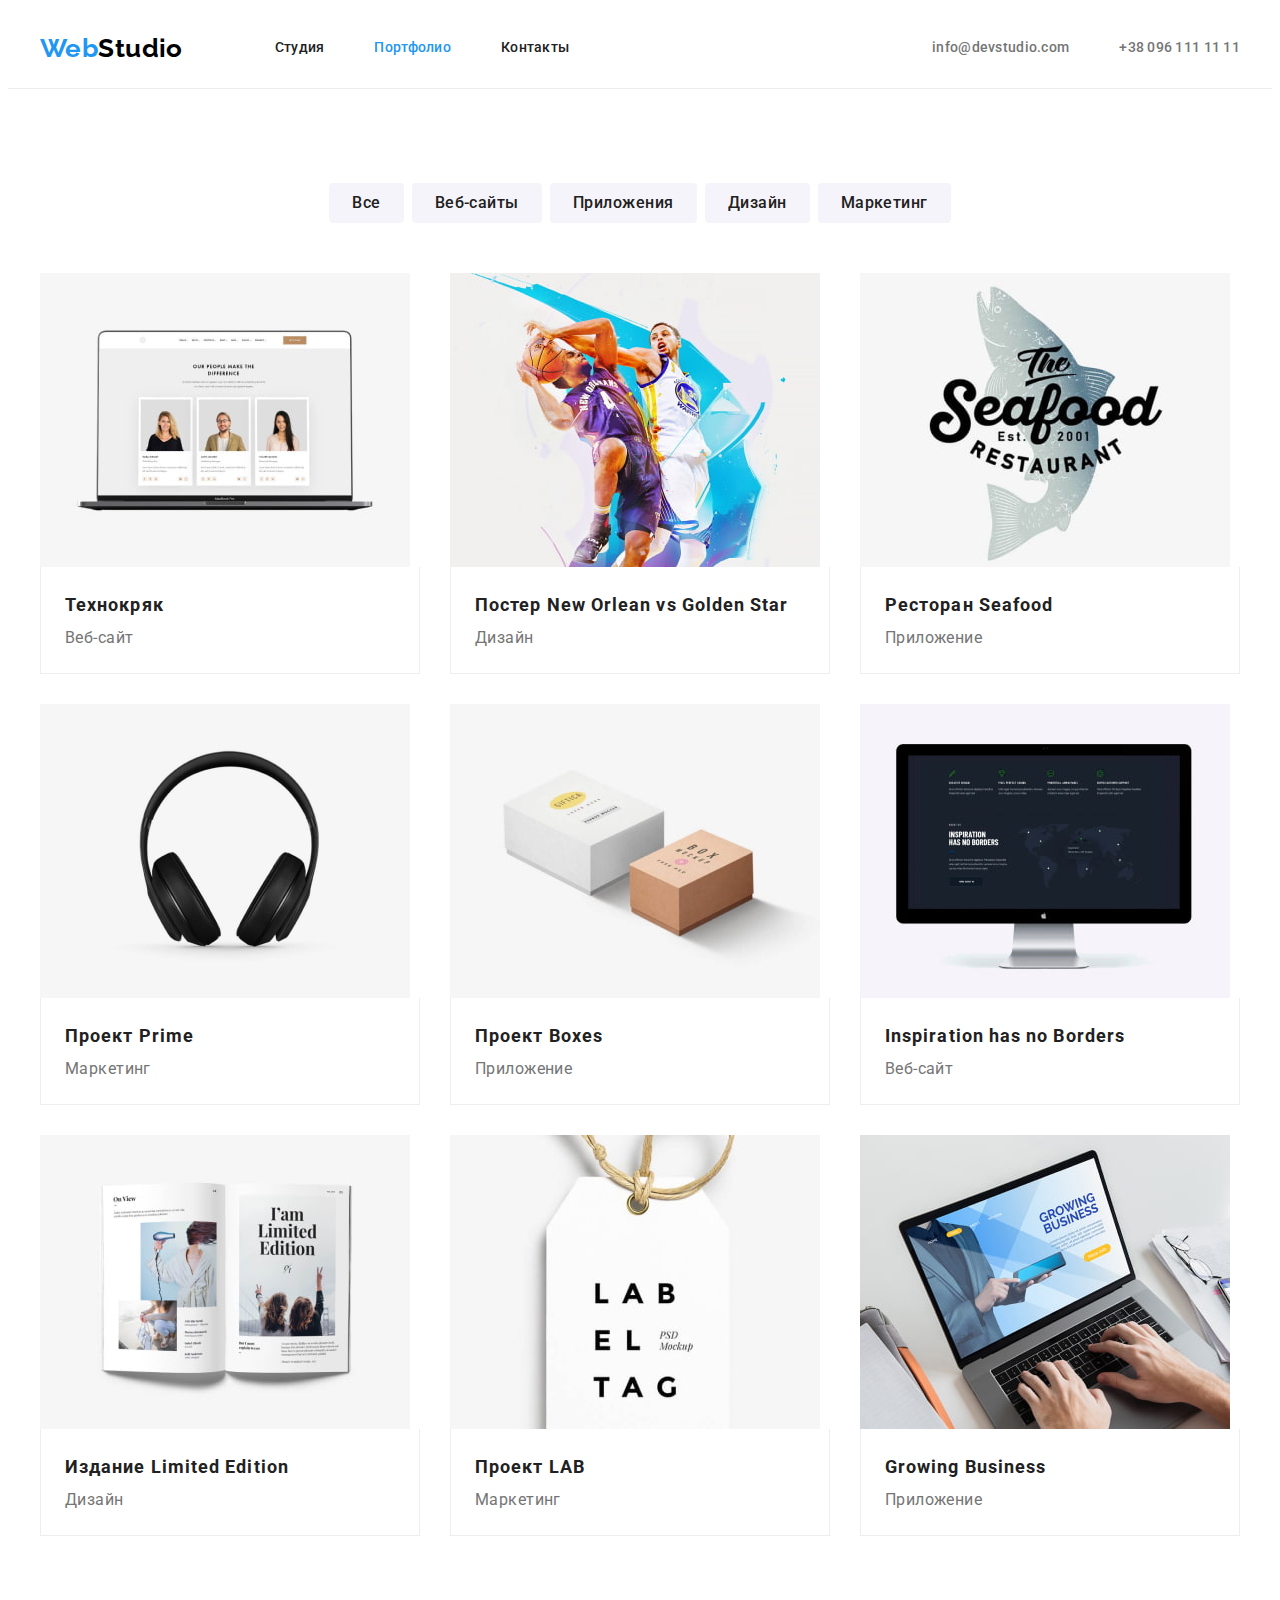
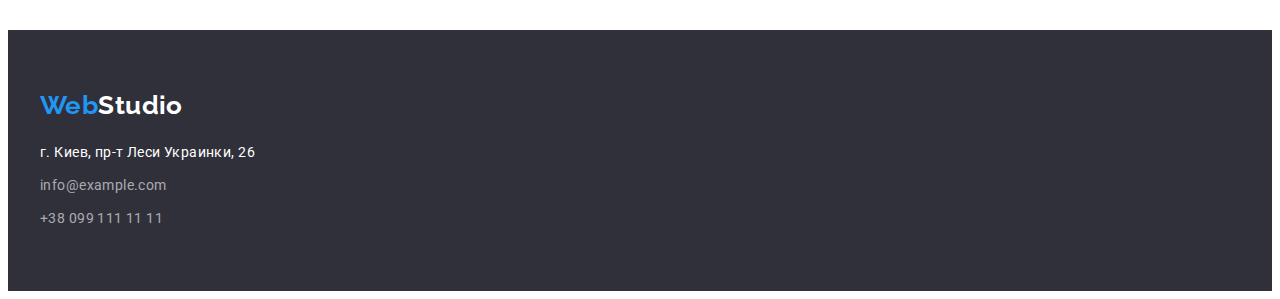
==== portfolio.html @ 890e347c "Переносить файли з попереднього репозиторію goit-markup-hw-03 та додає папку з іконками" ====
<!DOCTYPE html>
<html lang="ru">
<head>
    <meta charset="UTF-8">
    <meta http-equiv="X-UA-Compatible" content="IE=edge">
    <meta name="viewport" content="width=device-width, initial-scale=1.0">
    <title>Студія</title>
    <link rel="preconnect" href="https://fonts.googleapis.com">
    <link rel="preconnect" href="https://fonts.gstatic.com" crossorigin>
    <link href="https://fonts.googleapis.com/css2?family=Raleway:wght@700&family=Roboto:wght@400;500;700;900&display=swap" rel="stylesheet">
    <link 
        rel="stylesheet" 
        href="https://cdnjs.cloudflare.com/ajax/libs/modern-normalize/1.1.0/modern-normalize.min.css" 
        integrity="sha512-wpPYUAdjBVSE4KJnH1VR1HeZfpl1ub8YT/NKx4PuQ5NmX2tKuGu6U/JRp5y+Y8XG2tV+wKQpNHVUX03MfMFn9Q==" 
        crossorigin="anonymous" 
        referrerpolicy="no-referrer" 
    />
    <link rel="stylesheet" href="./css/styles.css">
</head>
<body>
    <!-- Шапка -->
    <header class="page-header">
        <div class="container">
            <nav class="main-nav">
                <!-- Логотип -->
                <a href="./index.html" class="logo link"><span class="begin">Web</span><span class="end">Studio</span></a>

                <!-- Меню -->
                <ul class="site-nav list">
                    <li class="site-nav-item"><a href="./index.html" class="link">Студия</a></li>
                    <li class="site-nav-item"><a href="./portfolio.html" class="link current">Портфолио</a></li>
                    <li class="site-nav-item"><a href="" class="link">Контакты</a></li>
                </ul>
            </nav>

            <!-- Контакты -->
            <ul class="auth-nav list">
                <li class="auth-nav-item"><a href="mailto:info@devstudio.com" class="link">info@devstudio.com</a></li>
                <li class="auth-nav-item"><a href="tel:+380961111111" class="link">+38 096 111 11 11</a></li>
            </ul>
        </div>
    </header>
    
    <main>
        <!-- Портфолио -->
        <section class="section portfolio">
            <div class="container">
                <!-- Скрытый заголовок -->
                <h1 class="visually-hidden" tabindex="-1">Портфолио</h1>
                <!-- Фильтр -->
                <ul class="filter-list list">
                    <li class="filter-list-item"><button class="filter-list-btn" type="button">Все</button></li>
                    <li class="filter-list-item"><button class="filter-list-btn" type="button">Веб-сайты</button></li>
                    <li class="filter-list-item"><button class="filter-list-btn" type="button">Приложения</button></li>
                    <li class="filter-list-item"><button class="filter-list-btn" type="button">Дизайн</button></li>
                    <li class="filter-list-item"><button class="filter-list-btn" type="button">Маркетинг</button></li>
                </ul>
                <!-- Проекты -->
                <ul class="projects-list list">
                    <li class="projects-list-item">
                        <img src="./images/portfolio/technoquack-site.jpg" alt="Ноутбук" width="370">
                        <div class="projects-list-box">
                            <h2 class="projects-list-title">Технокряк</h2>
                            <p class="projects-list-text">Веб-сайт</p>
                        </div>
                    </li>
                    <li class="projects-list-item">
                        <img src="./images/portfolio/poster-design.jpg" alt="Постер с баскетболистами" width="370">
                        <div class="projects-list-box">
                            <h2 class="projects-list-title">Постер New Orlean vs Golden Star</h2>
                            <p class="projects-list-text">Дизайн</p>
                        </div>
                    </li>
                    <li class="projects-list-item">
                        <img src="./images/portfolio/restaurant-app.jpg" alt="Логотип ресторана" width="370">
                        <div class="projects-list-box">
                            <h2 class="projects-list-title">Ресторан Seafood</h2>
                            <p class="projects-list-text">Приложение</p>
                        </div>
                    </li>
                    <li class="projects-list-item">
                        <img src="./images/portfolio/prime-marketing.jpg" alt="Наушники" width="370">
                        <div class="projects-list-box">
                            <h2 class="projects-list-title">Проект Prime</h2>
                            <p class="projects-list-text">Маркетинг</p>
                        </div>
                    </li>
                    <li class="projects-list-item">
                        <img src="./images/portfolio/boxes-app.jpg" alt="Две коробки" width="370">
                        <div class="projects-list-box">
                            <h2 class="projects-list-title">Проект Boxes</h2>
                            <p class="projects-list-text">Приложение</p>
                        </div>
                    </li>
                    <li class="projects-list-item">
                        <img src="./images/portfolio/inspiration-site.jpg" alt="Монитор" width="370">
                        <div class="projects-list-box">
                            <h2 class="projects-list-title" lang="en">Inspiration has no Borders</h2>
                            <p class="projects-list-text">Веб-сайт</p>
                        </div>
                    </li>
                    <l class="projects-list-item"i>
                        <img src="./images/portfolio/ed-design.jpg" alt="Книга" width="370">
                        <div class="projects-list-box">
                            <h2 class="projects-list-title">Издание Limited Edition</h2>
                            <p class="projects-list-text">Дизайн</p>
                        </div>
                    </l>
                    <li class="projects-list-item">
                        <img src="./images/portfolio/lab-marketing.jpg" alt="Бирка" width="370">
                        <div class="projects-list-box">
                            <h2 class="projects-list-title">Проект LAB</h2>
                            <p class="projects-list-text">Маркетинг</p>
                        </div>
                    </li>
                    <li class="projects-list-item">
                        <img src="./images/portfolio/growing-business-app.jpg" alt="Работа с ноутбуком" width="370">
                        <div class="projects-list-box">
                            <h2 class="projects-list-title" lang="en">Growing Business</h2>
                            <p class="projects-list-text">Приложение</p>
                        </div>
                    </li>
                </ul>
            </div>
        </section>
    </main>

    <!-- Подвал -->
    <footer class="footer">
        <div class="container">
            <a href="./index.html" class="logo link">
                <span class="begin">Web</span><span class="end">Studio</span>
            </a>
            <address>
                <ul class="address-list list">
                    <li class="address-list-item">
                        <a 
                            href="https://goo.gl/maps/rt93yuFwvWHYuNVY6" 
                            class="address link" 
                            target="_blank" 
                            rel="noreferrer noopener">
                            г. Киев, пр-т Леси Украинки, 26
                        </a>
                    </li>
                    <li class="address-list-item">
                        <a href="mailto:info@example.com" class="link">info@example.com</a>
                    </li>
                    <li class="address-list-item">
                        <a href="tel:+380991111111" class="link">+38 099 111 11 11</a>
                    </li>
                </ul>
            </address>
        </div>
    </footer>
 </body>
</html>
---- css/styles.css ----
:root {
  --main-text-color: #212121;
  --secondary-text-color: #757575;
  --white-text-color: #ffffff;
  --primary-bg-color: #ffffff;
  --accent-color: #2196f3;
}

p,
h1,
h2,
h3,
h4,
h5,
h6 {
  margin: 0;
}

button {
  cursor: pointer;
}

img {
  display: block;
  max-width: 100%;
  height: auto;
}

body {
  font-family: 'Roboto', sans-serif;
  color: var(--main-text-color);
  font-size: 14px;
  line-height: 1.14;
  letter-spacing: 0.03em;
  background-color: var(--primary-bg-color);
}

.list {
  margin: 0;
  padding: 0;
  list-style: none;
}

.link {
  color: currentColor;
  text-decoration: none;
}

.visually-hidden {
  position: absolute;
  white-space: nowrap;
  width: 1px;
  height: 1px;
  overflow: hidden;
  border: 0;
  padding: 0;
  clip: rect(0 0 0 0);
  clip-path: inset(50%);
  margin: -1px;
}

.container {
  width: 1200px;
  padding-left: 15px;
  padding-right: 15px;
  margin: 0 auto;
}

/* --------------------HEADER-------------------- */
.page-header {
  padding-top: 20px;
  padding-bottom: 20px;
  border-bottom: 1px solid #ececec;
}

.page-header .container {
  display: flex;
  align-items: center;
  justify-content: space-between;
}

.site-nav {
  display: flex;
}


/* logo */
.logo {
  font-family: 'Raleway', sans-serif;
  font-weight: 700;
  font-size: 26px;
  line-height: 1.19;
}

.logo .begin {
  color: var(--accent-color);
}

.logo .end {
  color: #000000;
}

/* site-nav */
.main-nav {
  display: flex;
  align-items: center;
}

.site-nav {
  margin-left: 92px;
}

.site-nav-item:not(:last-child) {
  margin-right: 50px;
}

.site-nav .link {
  display: block;
  padding-top: 12px;
  padding-bottom: 12px;

  font-weight: 500;
  letter-spacing: 0.02em;
}

.site-nav .link.current,
.site-nav .link:hover,
.site-nav .link:focus {
  color: var(--accent-color);
}

/* auth-nav */
.auth-nav {
  display: flex;
}

.auth-nav-item + .auth-nav-item {
  margin-left: 50px;
}

.auth-nav .link {
  padding-top: 12px;
  padding-bottom: 12px;

  font-weight: 500;
  letter-spacing: 0.02em;
  color: var(--secondary-text-color);
}

.auth-nav .link:hover,
.auth-nav .link:focus {
  color: var(--accent-color);
}

/* --------------------MAIN-------------------- */

/* Герой */

.hero {
  background-color: #2f303a;
  padding-top: 200px;
  padding-bottom: 200px;

  text-align: center;
}

.hero-title {
  max-width: 696px;
  margin-left: auto;
  margin-right: auto;
  margin-bottom: 30px;

  font-weight: 900;
  font-size: 44px;
  line-height: 1.36;
  letter-spacing: 0.06em;
  text-transform: uppercase;
  color: var(--white-text-color);
}

.hero-btn {
  display: inline-block;
  min-width: 200px;
  padding: 10px 32px;
  border-radius: 4px;
  border: 1px solid transparent;

  font-family: inherit;
  font-weight: 700;
  font-size: 16px;
  line-height: 1.88;
  letter-spacing: 0.06em;
  text-align: center;
  color: var(--white-text-color);
  background: var(--accent-color);
}

.hero-btn:hover,
.hero-btn:focus {
  background: #188ce8;
}

/* Секции */
.section {
  padding-top: 94px;
  padding-bottom: 94px;  
}

.section-title {
  margin-bottom: 50px;

  font-size: 36px;
  line-height: 1.17;
  text-align: center;
}

/* Особенности */
.feature-list {
  display: flex;
}

.feature-list-item {
  width: calc((100% - 3*30px)/4);
  margin-right: 30px;
}

.feature-list-item:last-child {
  margin-right: 0;
}

.feature-list-title {
  margin-bottom: 10px;

  font-size: 14px;
  text-transform: uppercase;
}

.feature-list-text {
  line-height: 1.71;
  color: var(--secondary-text-color);
}

/* Чем мы занимаемся */
.section.work {
  padding-top: 0;
}

.work-list  {
  display: flex;
}

.work-list-item {
  width: calc((100% - 2*30px)/3);
  margin-right: 30px;
}

.work-list-item:last-child {
  margin-right: 0;
}

/* Наша команда */
.team {
  background-color: #f5f4fa;
}

.team-list {
  display: flex;
}

.team-list-item {
  width: calc((100% - 3*30px)/4);
  margin-right: 30px;

  background-color: #ffffff;

  border-radius: 0px 0px 4px 4px;
  box-shadow: 0px 1px 3px rgba(0, 0, 0, 0.12), 
              0px 1px 1px rgba(0, 0, 0, 0.14), 
              0px 2px 1px rgba(0, 0, 0, 0.2);
  }

.team-list-item:last-child {
  margin-right: 0;
}

.team-list-box {
  padding-top: 30px;
  padding-bottom: 30px;
}

.team-list-title {
  font-weight: 500;
  font-size: 16px;
  line-height: 1.5;
  text-align: center;
}

.team-list-text {
  font-size: 16px;
  line-height: 1.5;
  text-align: center;
  color: var(--secondary-text-color);
}

/* --------------------FOOTER-------------------- */

.footer {
  padding-top: 60px;
  padding-bottom: 60px;

  background-color: #2f303a;
}

.footer .logo {
  display: inline-block;
  margin-bottom: 20px;
}

.footer .logo .end {
  color: var(--white-text-color);
}

.address-list-item:not(:last-child) {
  margin-bottom: 9px;
}

.address-list .address.link {
  color: var(--white-text-color);
}

.address-list .link {
  font-style: normal;
  line-height: 1.71;
  color: rgba(255, 255, 255, 0.6);
}

.address-list .address.link:hover,
.address-list .address.link:focus,
.address-list .link:hover,
.address-list .link:focus {
  color: var(--accent-color);
}

/* --------------------PORTFOLIO-------------------- */

.filter-list {
  display: flex;
  justify-content: center;
  margin-bottom: 50px;
}

.filter-list-item:not(:last-child) {
  margin-right: 8px;
}

.filter-list-btn {
  display: inline-block;
  padding: 6px 22px;
  border-radius: 4px;
  border: 1px solid transparent;
  
  font-family: inherit;
  font-weight: 500;
  font-size: 16px;
  line-height: 1.62;
  letter-spacing: 0.03em;
  text-align: center;
  color: var(--main-text-color);
  background: #f5f4fa;
  /* filter: drop-shadow(0px 4px 4px rgba(0, 0, 0, 0.25)); */
}

.filter-list-btn:hover,
.filter-list-btn:focus {
  color: var(--white-text-color);
  background: var(--accent-color);
}

.projects-list {
  display: flex;
  flex-wrap: wrap;
}

.projects-list-item {
  width: calc((100% - 60px)/3);
  margin-right: 30px;
  margin-bottom: 30px;
}

.projects-list-item:nth-child(3n) {
  margin-right: 0;
}

.projects-list-item:nth-last-child(-n+3) {
  margin-bottom: 0;
}

.projects-list-box {
  padding: 20px 24px;
  border-right: 1px solid #eeeeee;
  border-bottom: 1px solid #eeeeee;
  border-left: 1px solid #eeeeee;
}

.projects-list-title {
  font-size: 18px;
  line-height: 2;
  letter-spacing: 0.06em;
}

.projects-list-text {
  font-size: 16px;
  line-height: 1.88;
  color: var(--secondary-text-color);
}
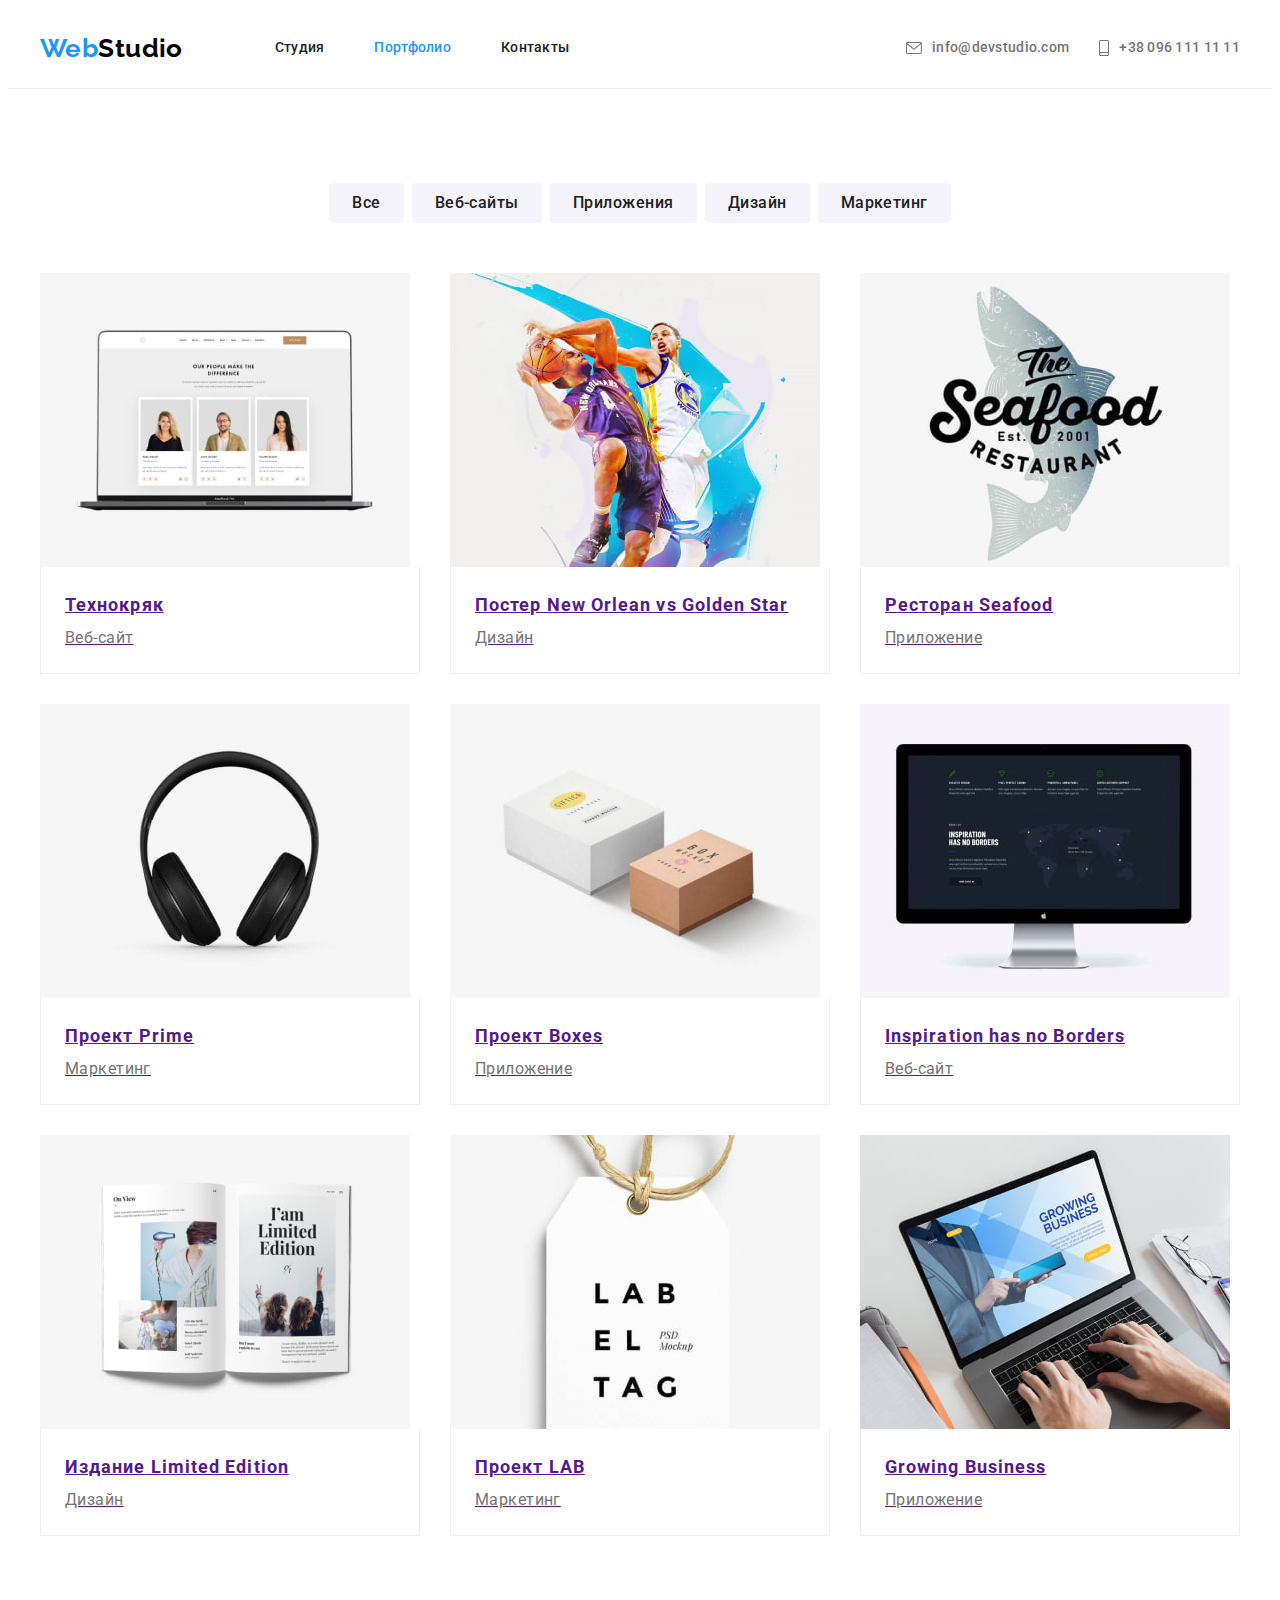
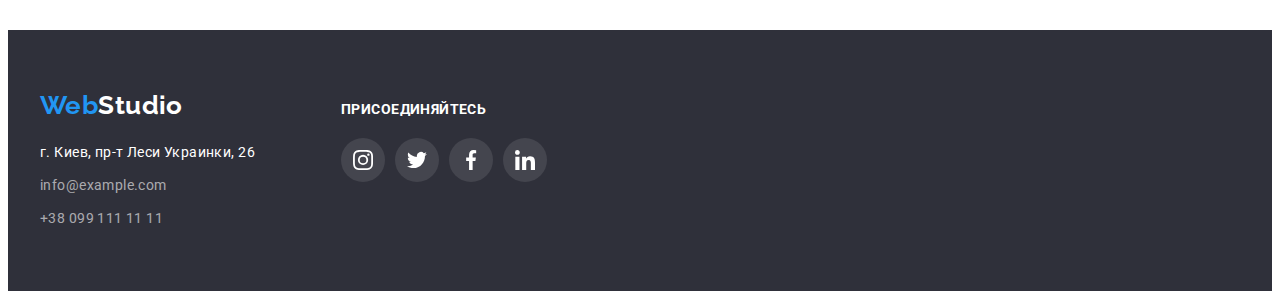
==== commit 7e0c5f06: "Додає оформлення іконок і декоративних ефектів сторінок макету" ====
--- a/portfolio.html
+++ b/portfolio.html
@@ -35,8 +35,22 @@
 
             <!-- Контакты -->
             <ul class="auth-nav list">
-                <li class="auth-nav-item"><a href="mailto:info@devstudio.com" class="link">info@devstudio.com</a></li>
-                <li class="auth-nav-item"><a href="tel:+380961111111" class="link">+38 096 111 11 11</a></li>
+                <li class="auth-nav-item">
+                    <a href="mailto:info@devstudio.com" class="link">
+                        <svg class="auth-nav-icon" width="16" height="12">
+                            <use href="./images/icons/icons.svg#icon-envelope"></use>
+                        </svg>
+                        info@devstudio.com
+                    </a>
+                </li>
+                <li class="auth-nav-item">
+                    <a href="tel:+380961111111" class="link">
+                        <svg class="auth-nav-icon" width="10" height="16">
+                            <use href="./images/icons/icons.svg#icon-smartphone"></use>
+                        </svg>
+                        +38 096 111 11 11
+                    </a>
+                </li>
             </ul>
         </div>
     </header>
@@ -58,67 +72,85 @@
                 <!-- Проекты -->
                 <ul class="projects-list list">
                     <li class="projects-list-item">
-                        <img src="./images/portfolio/technoquack-site.jpg" alt="Ноутбук" width="370">
-                        <div class="projects-list-box">
-                            <h2 class="projects-list-title">Технокряк</h2>
-                            <p class="projects-list-text">Веб-сайт</p>
-                        </div>
-                    </li>
-                    <li class="projects-list-item">
-                        <img src="./images/portfolio/poster-design.jpg" alt="Постер с баскетболистами" width="370">
-                        <div class="projects-list-box">
-                            <h2 class="projects-list-title">Постер New Orlean vs Golden Star</h2>
-                            <p class="projects-list-text">Дизайн</p>
-                        </div>
-                    </li>
-                    <li class="projects-list-item">
-                        <img src="./images/portfolio/restaurant-app.jpg" alt="Логотип ресторана" width="370">
-                        <div class="projects-list-box">
-                            <h2 class="projects-list-title">Ресторан Seafood</h2>
-                            <p class="projects-list-text">Приложение</p>
-                        </div>
-                    </li>
-                    <li class="projects-list-item">
-                        <img src="./images/portfolio/prime-marketing.jpg" alt="Наушники" width="370">
-                        <div class="projects-list-box">
-                            <h2 class="projects-list-title">Проект Prime</h2>
-                            <p class="projects-list-text">Маркетинг</p>
-                        </div>
-                    </li>
-                    <li class="projects-list-item">
-                        <img src="./images/portfolio/boxes-app.jpg" alt="Две коробки" width="370">
-                        <div class="projects-list-box">
-                            <h2 class="projects-list-title">Проект Boxes</h2>
-                            <p class="projects-list-text">Приложение</p>
-                        </div>
-                    </li>
-                    <li class="projects-list-item">
-                        <img src="./images/portfolio/inspiration-site.jpg" alt="Монитор" width="370">
-                        <div class="projects-list-box">
-                            <h2 class="projects-list-title" lang="en">Inspiration has no Borders</h2>
-                            <p class="projects-list-text">Веб-сайт</p>
-                        </div>
-                    </li>
-                    <l class="projects-list-item"i>
-                        <img src="./images/portfolio/ed-design.jpg" alt="Книга" width="370">
-                        <div class="projects-list-box">
-                            <h2 class="projects-list-title">Издание Limited Edition</h2>
-                            <p class="projects-list-text">Дизайн</p>
-                        </div>
-                    </l>
-                    <li class="projects-list-item">
-                        <img src="./images/portfolio/lab-marketing.jpg" alt="Бирка" width="370">
-                        <div class="projects-list-box">
-                            <h2 class="projects-list-title">Проект LAB</h2>
-                            <p class="projects-list-text">Маркетинг</p>
-                        </div>
-                    </li>
-                    <li class="projects-list-item">
-                        <img src="./images/portfolio/growing-business-app.jpg" alt="Работа с ноутбуком" width="370">
-                        <div class="projects-list-box">
-                            <h2 class="projects-list-title" lang="en">Growing Business</h2>
-                            <p class="projects-list-text">Приложение</p>
-                        </div>
+                        <a href="" class="projects-list-link">
+                            <img src="./images/portfolio/technoquack-site.jpg" alt="Ноутбук" width="370">
+                            <div class="projects-list-box">
+                                <h2 class="projects-list-title">Технокряк</h2>
+                                <p class="projects-list-text">Веб-сайт</p>
+                            </div>
+                        </a>
+                    </li>
+                    <li class="projects-list-item">
+                        <a href="" class="projects-list-link">
+                            <img src="./images/portfolio/poster-design.jpg" alt="Постер с баскетболистами" width="370">
+                            <div class="projects-list-box">
+                                <h2 class="projects-list-title">Постер New Orlean vs Golden Star</h2>
+                                <p class="projects-list-text">Дизайн</p>
+                            </div>
+                        </a>
+                    </li>
+                    <li class="projects-list-item">
+                        <a href="" class="projects-list-link">
+                            <img src="./images/portfolio/restaurant-app.jpg" alt="Логотип ресторана" width="370">
+                            <div class="projects-list-box">
+                                <h2 class="projects-list-title">Ресторан Seafood</h2>
+                                <p class="projects-list-text">Приложение</p>
+                            </div>
+                        </a>
+                    </li>
+                    <li class="projects-list-item">
+                        <a href="" class="projects-list-link">
+                            <img src="./images/portfolio/prime-marketing.jpg" alt="Наушники" width="370">
+                            <div class="projects-list-box">
+                                <h2 class="projects-list-title">Проект Prime</h2>
+                                <p class="projects-list-text">Маркетинг</p>
+                            </div>
+                        </a>
+                    </li>
+                    <li class="projects-list-item">
+                        <a href="" class="projects-list-link">
+                            <img src="./images/portfolio/boxes-app.jpg" alt="Две коробки" width="370">
+                            <div class="projects-list-box">
+                                <h2 class="projects-list-title">Проект Boxes</h2>
+                                <p class="projects-list-text">Приложение</p>
+                            </div>
+                        </a>
+                    </li>
+                    <li class="projects-list-item">
+                        <a href="" class="projects-list-link">
+                            <img src="./images/portfolio/inspiration-site.jpg" alt="Монитор" width="370">
+                            <div class="projects-list-box">
+                                <h2 class="projects-list-title" lang="en">Inspiration has no Borders</h2>
+                                <p class="projects-list-text">Веб-сайт</p>
+                            </div>
+                        </a>
+                    </li>
+                    <li class="projects-list-item">
+                        <a href="" class="projects-list-link">
+                            <img src="./images/portfolio/ed-design.jpg" alt="Книга" width="370">
+                            <div class="projects-list-box">
+                                <h2 class="projects-list-title">Издание Limited Edition</h2>
+                                <p class="projects-list-text">Дизайн</p>
+                            </div>
+                        </a>
+                    </li>
+                    <li class="projects-list-item">
+                        <a href="" class="projects-list-link">
+                            <img src="./images/portfolio/lab-marketing.jpg" alt="Бирка" width="370">
+                            <div class="projects-list-box">
+                                <h2 class="projects-list-title">Проект LAB</h2>
+                                <p class="projects-list-text">Маркетинг</p>
+                            </div>
+                        </a>
+                    </li>
+                    <li class="projects-list-item">
+                        <a href="" class="projects-list-link">
+                            <img src="./images/portfolio/growing-business-app.jpg" alt="Работа с ноутбуком" width="370">
+                            <div class="projects-list-box">
+                                <h2 class="projects-list-title" lang="en">Growing Business</h2>
+                                <p class="projects-list-text">Приложение</p>
+                            </div>
+                        </a>
                     </li>
                 </ul>
             </div>
@@ -128,28 +160,63 @@
     <!-- Подвал -->
     <footer class="footer">
         <div class="container">
-            <a href="./index.html" class="logo link">
-                <span class="begin">Web</span><span class="end">Studio</span>
-            </a>
-            <address>
-                <ul class="address-list list">
-                    <li class="address-list-item">
-                        <a 
-                            href="https://goo.gl/maps/rt93yuFwvWHYuNVY6" 
-                            class="address link" 
-                            target="_blank" 
-                            rel="noreferrer noopener">
-                            г. Киев, пр-т Леси Украинки, 26
-                        </a>
-                    </li>
-                    <li class="address-list-item">
-                        <a href="mailto:info@example.com" class="link">info@example.com</a>
-                    </li>
-                    <li class="address-list-item">
-                        <a href="tel:+380991111111" class="link">+38 099 111 11 11</a>
-                    </li>
-                </ul>
-            </address>
+            <div class="footer-address">
+                <a href="./index.html" class="logo link">
+                    <span class="begin">Web</span><span class="end">Studio</span>
+                </a>
+                <address>
+                    <ul class="address-list list">
+                        <li class="address-list-item">
+                            <a 
+                                href="https://goo.gl/maps/rt93yuFwvWHYuNVY6" 
+                                class="address link" 
+                                target="_blank" 
+                                rel="noreferrer noopener">
+                                г. Киев, пр-т Леси Украинки, 26
+                            </a>
+                        </li>
+                        <li class="address-list-item">
+                            <a href="mailto:info@example.com" class="link">info@example.com</a>
+                        </li>
+                        <li class="address-list-item">
+                            <a href="tel:+380991111111" class="link">+38 099 111 11 11</a>
+                        </li>
+                    </ul>
+                </address>
+            </div>
+            <div class="footer-soc">
+                <h2 class="footer-soc-title">присоединяйтесь</h2>
+                <ul class="footer-soc-list list">
+                    <li class="footer-soc-item">
+                        <a href="" class="footer-soc-link">
+                            <svg class="footer-soc-icon" width="20" height="20">
+                                <use href="./images/icons/icons.svg#icon-instagram"></use>
+                            </svg>
+                        </a>
+                    </li>
+                    <li class="footer-soc-item">
+                        <a href="" class="footer-soc-link">
+                            <svg class="footer-soc-icon" width="20" height="20">
+                                <use href="./images/icons/icons.svg#icon-twitter"></use>
+                            </svg>
+                        </a>
+                    </li>
+                    <li class="footer-soc-item">
+                        <a href="" class="footer-soc-link">
+                            <svg class="footer-soc-icon" width="20" height="20">
+                                <use href="./images/icons/icons.svg#icon-facebook"></use>
+                            </svg>
+                        </a>
+                    </li>
+                    <li class="footer-soc-item">
+                        <a href="" class="footer-soc-link">
+                            <svg class="footer-soc-icon" width="20" height="20">
+                                <use href="./images/icons/icons.svg#icon-linkedin"></use>
+                            </svg>
+                        </a>
+                    </li>
+                </ul>
+            </div>
         </div>
     </footer>
  </body>
--- a/css/styles.css
+++ b/css/styles.css
@@ -4,6 +4,7 @@
   --white-text-color: #ffffff;
   --primary-bg-color: #ffffff;
   --accent-color: #2196f3;
+  --icon-color: #AFB1B8;
 }
 
 p,
@@ -135,10 +136,12 @@
 }
 
 .auth-nav-item + .auth-nav-item {
-  margin-left: 50px;
+  margin-left: 30px;
 }
 
 .auth-nav .link {
+  display: flex;
+  align-items: center;
   padding-top: 12px;
   padding-bottom: 12px;
 
@@ -147,6 +150,11 @@
   color: var(--secondary-text-color);
 }
 
+.auth-nav-icon {
+  fill: currentColor;
+  margin-right: 10px;
+}
+
 .auth-nav .link:hover,
 .auth-nav .link:focus {
   color: var(--accent-color);
@@ -158,6 +166,11 @@
 
 .hero {
   background-color: #2f303a;
+  background-image: linear-gradient(#2F303A66, #2F303A66), 
+                    url(../images/Hero-bg.jpg);
+  background-repeat: no-repeat;
+  background-position: center;
+  background-size: auto;
   padding-top: 200px;
   padding-bottom: 200px;
 
@@ -228,6 +241,15 @@
   margin-right: 0;
 }
 
+.feature-list-icon-box {
+  width: 270px;
+  height: 120px;
+  margin-bottom: 30px;
+  padding: 25px 100px;
+
+  background-color: #F5F4FA;
+}
+
 .feature-list-title {
   margin-bottom: 10px;
 
@@ -302,6 +324,81 @@
   color: var(--secondary-text-color);
 }
 
+.soc-list {
+  display: flex;
+  justify-content: center;
+  margin-top: 16px;
+}
+
+.soc-list-item {
+  width: 44px;
+  height: 44px;
+  margin-right: 10px;
+}
+
+.soc-list-item:last-child {
+  margin-right: 0;
+}
+
+.soc-list-link {
+  display: flex;
+  align-items: center;
+  justify-content: center;
+  width: 100%;
+  height: 100%;
+  border-radius: 50%;
+  background-color: var(--primary-bg-color);
+  color: var(--icon-color);
+}
+
+.soc-list-icon {
+  fill: currentColor;
+}
+
+.soc-list-link:hover,
+.soc-list-link:focus {
+  background-color: var(--accent-color);
+  color: var(--white-text-color);
+}
+
+/* Клиенты */
+
+.client-list {
+  display: flex;
+}
+
+.client-list-item {
+  /* width: calc((100% - 5*30px)/6); */
+  width: 170px;
+  height: 92px;
+  margin-right: 30px;
+}
+
+.team-list-item:last-child {
+  margin-right: 0;
+}
+
+.client-list-link {
+  display: flex;
+  align-items: center;
+  justify-content: center;
+  width: 100%;
+  height: 100%;
+  border: 1px solid var(--icon-color);
+  border-radius: 4px;
+  color: var(--icon-color);
+}
+
+.client-list-icon {
+  fill: currentColor;
+}
+
+.client-list-link:hover,
+.client-list-link:focus {
+  border-color: var(--accent-color);
+  color: var(--accent-color);
+}
+
 /* --------------------FOOTER-------------------- */
 
 .footer {
@@ -309,6 +406,10 @@
   padding-bottom: 60px;
 
   background-color: #2f303a;
+}
+
+.footer .container {
+  display: flex;
 }
 
 .footer .logo {
@@ -339,6 +440,54 @@
 .address-list .link:hover,
 .address-list .link:focus {
   color: var(--accent-color);
+}
+
+.footer-soc {
+  margin-left: 86px;
+  padding-top: 12px;
+}
+
+.footer-soc-title {
+  font-size: 14px;
+  line-height: 1.14;
+  text-transform: uppercase;
+  color: var(--white-text-color);
+}
+
+.footer-soc-list {
+  display: flex;
+  margin-top: 20px;
+}
+
+.footer-soc-item {
+  width: 44px;
+  height: 44px;
+  margin-right: 10px;
+}
+
+.footer-soc-item:last-child {
+  margin-right: 0;
+}
+
+.footer-soc-link {
+  display: flex;
+  align-items: center;
+  justify-content: center;
+  width: 100%;
+  height: 100%;
+  border-radius: 50%;
+  background-color: #ffffff1a;
+  color: var(--white-text-color);
+}
+
+.footer-soc-icon {
+  fill: currentColor;
+}
+
+.footer-soc-link:hover,
+.footer-soc-link:focus {
+  background-color: var(--accent-color);
+  box-shadow: 0px 4px 4px rgba(0, 0, 0, 0.25);
 }
 
 /* --------------------PORTFOLIO-------------------- */
@@ -367,13 +516,13 @@
   text-align: center;
   color: var(--main-text-color);
   background: #f5f4fa;
-  /* filter: drop-shadow(0px 4px 4px rgba(0, 0, 0, 0.25)); */
-}
+ }
 
 .filter-list-btn:hover,
 .filter-list-btn:focus {
   color: var(--white-text-color);
   background: var(--accent-color);
+  box-shadow: 0px 4px 4px rgba(0, 0, 0, 0.25);
 }
 
 .projects-list {
@@ -393,6 +542,15 @@
 
 .projects-list-item:nth-last-child(-n+3) {
   margin-bottom: 0;
+}
+
+.projects-list-link {
+  display: block;
+}
+
+.projects-list-link:hover,
+.projects-list-link:focus {
+  box-shadow: 0px 4px 4px rgba(0, 0, 0, 0.25);
 }
 
 .projects-list-box {
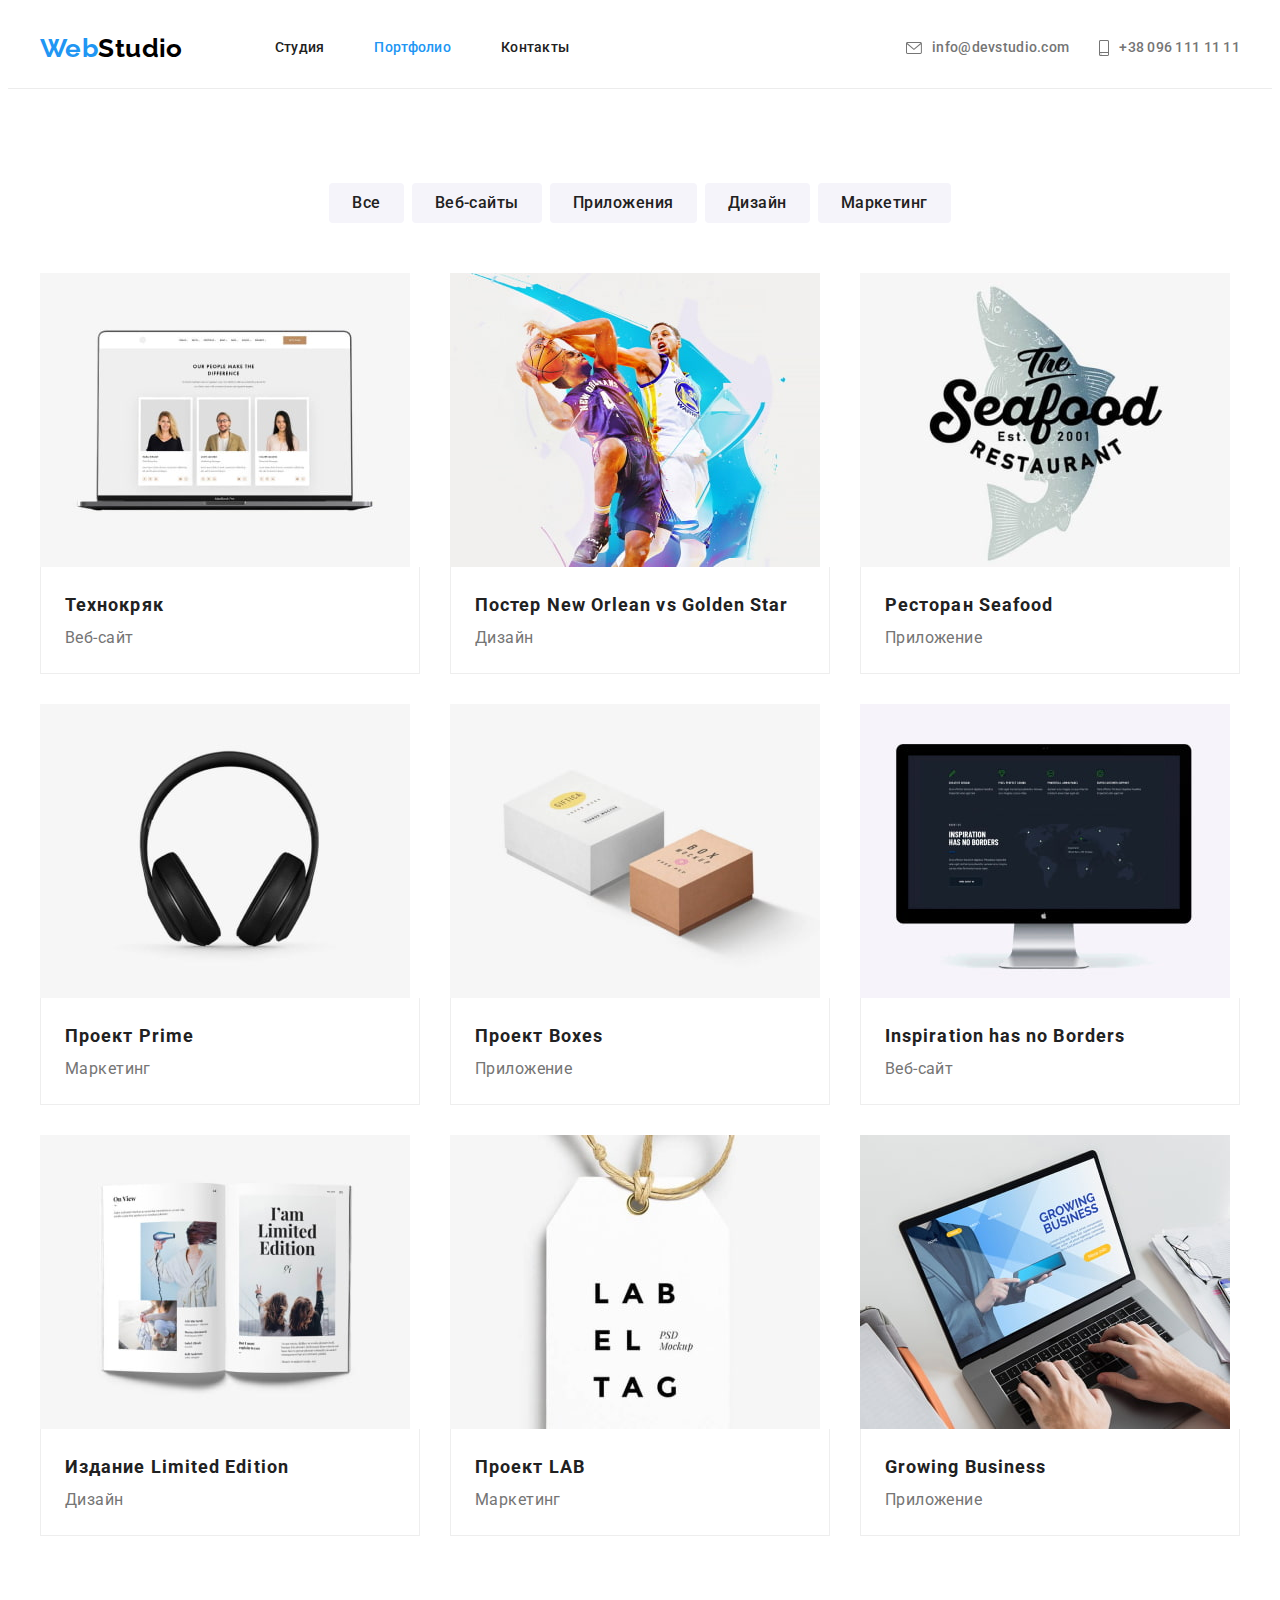
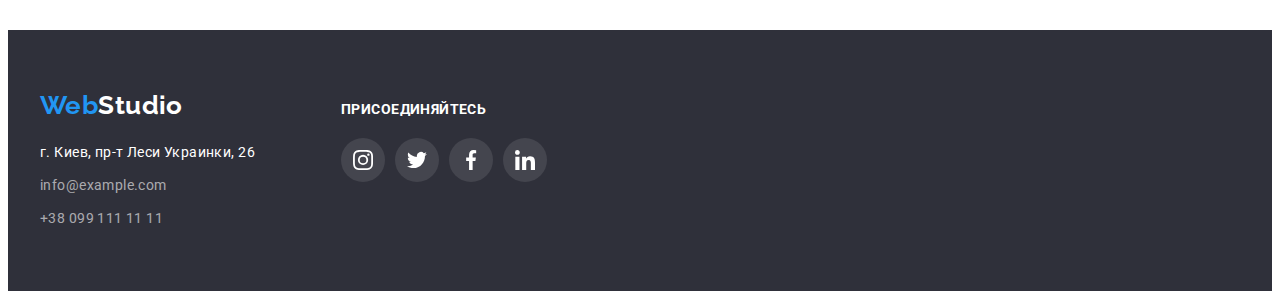
==== commit 55d2fdc9: "Update portfolio.html" ====
--- a/portfolio.html
+++ b/portfolio.html
@@ -72,7 +72,7 @@
                 <!-- Проекты -->
                 <ul class="projects-list list">
                     <li class="projects-list-item">
-                        <a href="" class="projects-list-link">
+                        <a href="" class="projects-list-link link">
                             <img src="./images/portfolio/technoquack-site.jpg" alt="Ноутбук" width="370">
                             <div class="projects-list-box">
                                 <h2 class="projects-list-title">Технокряк</h2>
@@ -81,7 +81,7 @@
                         </a>
                     </li>
                     <li class="projects-list-item">
-                        <a href="" class="projects-list-link">
+                        <a href="" class="projects-list-link link">
                             <img src="./images/portfolio/poster-design.jpg" alt="Постер с баскетболистами" width="370">
                             <div class="projects-list-box">
                                 <h2 class="projects-list-title">Постер New Orlean vs Golden Star</h2>
@@ -90,7 +90,7 @@
                         </a>
                     </li>
                     <li class="projects-list-item">
-                        <a href="" class="projects-list-link">
+                        <a href="" class="projects-list-link link">
                             <img src="./images/portfolio/restaurant-app.jpg" alt="Логотип ресторана" width="370">
                             <div class="projects-list-box">
                                 <h2 class="projects-list-title">Ресторан Seafood</h2>
@@ -99,7 +99,7 @@
                         </a>
                     </li>
                     <li class="projects-list-item">
-                        <a href="" class="projects-list-link">
+                        <a href="" class="projects-list-link link">
                             <img src="./images/portfolio/prime-marketing.jpg" alt="Наушники" width="370">
                             <div class="projects-list-box">
                                 <h2 class="projects-list-title">Проект Prime</h2>
@@ -108,7 +108,7 @@
                         </a>
                     </li>
                     <li class="projects-list-item">
-                        <a href="" class="projects-list-link">
+                        <a href="" class="projects-list-link link">
                             <img src="./images/portfolio/boxes-app.jpg" alt="Две коробки" width="370">
                             <div class="projects-list-box">
                                 <h2 class="projects-list-title">Проект Boxes</h2>
@@ -117,7 +117,7 @@
                         </a>
                     </li>
                     <li class="projects-list-item">
-                        <a href="" class="projects-list-link">
+                        <a href="" class="projects-list-link link">
                             <img src="./images/portfolio/inspiration-site.jpg" alt="Монитор" width="370">
                             <div class="projects-list-box">
                                 <h2 class="projects-list-title" lang="en">Inspiration has no Borders</h2>
@@ -126,7 +126,7 @@
                         </a>
                     </li>
                     <li class="projects-list-item">
-                        <a href="" class="projects-list-link">
+                        <a href="" class="projects-list-link link">
                             <img src="./images/portfolio/ed-design.jpg" alt="Книга" width="370">
                             <div class="projects-list-box">
                                 <h2 class="projects-list-title">Издание Limited Edition</h2>
@@ -135,7 +135,7 @@
                         </a>
                     </li>
                     <li class="projects-list-item">
-                        <a href="" class="projects-list-link">
+                        <a href="" class="projects-list-link link">
                             <img src="./images/portfolio/lab-marketing.jpg" alt="Бирка" width="370">
                             <div class="projects-list-box">
                                 <h2 class="projects-list-title">Проект LAB</h2>
@@ -144,7 +144,7 @@
                         </a>
                     </li>
                     <li class="projects-list-item">
-                        <a href="" class="projects-list-link">
+                        <a href="" class="projects-list-link link">
                             <img src="./images/portfolio/growing-business-app.jpg" alt="Работа с ноутбуком" width="370">
                             <div class="projects-list-box">
                                 <h2 class="projects-list-title" lang="en">Growing Business</h2>
--- a/css/styles.css
+++ b/css/styles.css
@@ -4,7 +4,7 @@
   --white-text-color: #ffffff;
   --primary-bg-color: #ffffff;
   --accent-color: #2196f3;
-  --icon-color: #AFB1B8;
+  --icon-color: #afb1b8;
 }
 
 p,
@@ -84,7 +84,6 @@
   display: flex;
 }
 
-
 /* logo */
 .logo {
   font-family: 'Raleway', sans-serif;
@@ -166,8 +165,7 @@
 
 .hero {
   background-color: #2f303a;
-  background-image: linear-gradient(#2F303A66, #2F303A66), 
-                    url(../images/Hero-bg.jpg);
+  background-image: linear-gradient(#2f303a66, #2f303a66), url(../images/Hero-bg.jpg);
   background-repeat: no-repeat;
   background-position: center;
   background-size: auto;
@@ -216,7 +214,7 @@
 /* Секции */
 .section {
   padding-top: 94px;
-  padding-bottom: 94px;  
+  padding-bottom: 94px;
 }
 
 .section-title {
@@ -233,7 +231,7 @@
 }
 
 .feature-list-item {
-  width: calc((100% - 3*30px)/4);
+  width: calc((100% - 3 * 30px) / 4);
   margin-right: 30px;
 }
 
@@ -247,7 +245,7 @@
   margin-bottom: 30px;
   padding: 25px 100px;
 
-  background-color: #F5F4FA;
+  background-color: #f5f4fa;
 }
 
 .feature-list-title {
@@ -267,12 +265,12 @@
   padding-top: 0;
 }
 
-.work-list  {
+.work-list {
   display: flex;
 }
 
 .work-list-item {
-  width: calc((100% - 2*30px)/3);
+  width: calc((100% - 2 * 30px) / 3);
   margin-right: 30px;
 }
 
@@ -290,16 +288,15 @@
 }
 
 .team-list-item {
-  width: calc((100% - 3*30px)/4);
+  width: calc((100% - 3 * 30px) / 4);
   margin-right: 30px;
 
   background-color: #ffffff;
 
   border-radius: 0px 0px 4px 4px;
-  box-shadow: 0px 1px 3px rgba(0, 0, 0, 0.12), 
-              0px 1px 1px rgba(0, 0, 0, 0.14), 
-              0px 2px 1px rgba(0, 0, 0, 0.2);
-  }
+  box-shadow: 0px 1px 3px rgba(0, 0, 0, 0.12), 0px 1px 1px rgba(0, 0, 0, 0.14),
+    0px 2px 1px rgba(0, 0, 0, 0.2);
+}
 
 .team-list-item:last-child {
   margin-right: 0;
@@ -507,7 +504,7 @@
   padding: 6px 22px;
   border-radius: 4px;
   border: 1px solid transparent;
-  
+
   font-family: inherit;
   font-weight: 500;
   font-size: 16px;
@@ -516,7 +513,7 @@
   text-align: center;
   color: var(--main-text-color);
   background: #f5f4fa;
- }
+}
 
 .filter-list-btn:hover,
 .filter-list-btn:focus {
@@ -531,7 +528,7 @@
 }
 
 .projects-list-item {
-  width: calc((100% - 60px)/3);
+  width: calc((100% - 60px) / 3);
   margin-right: 30px;
   margin-bottom: 30px;
 }
@@ -540,7 +537,7 @@
   margin-right: 0;
 }
 
-.projects-list-item:nth-last-child(-n+3) {
+.projects-list-item:nth-last-child(-n + 3) {
   margin-bottom: 0;
 }
 
